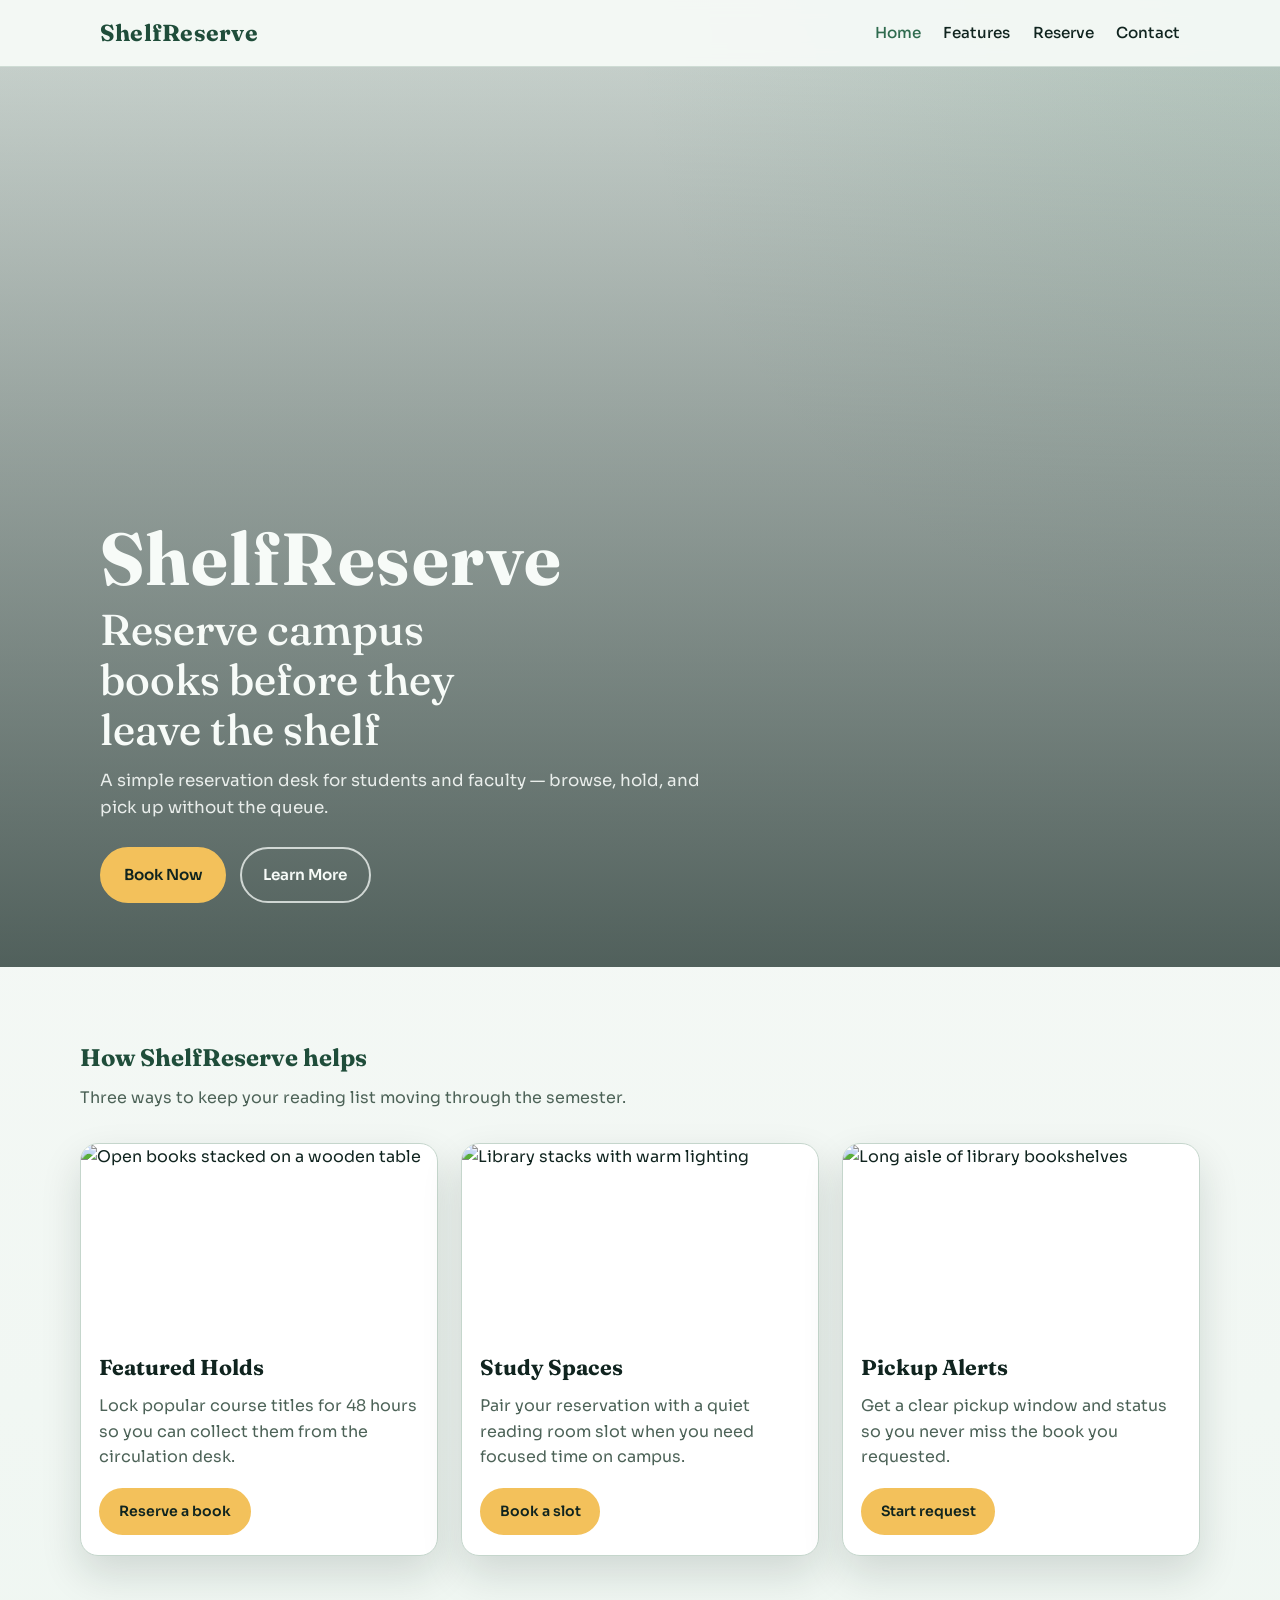
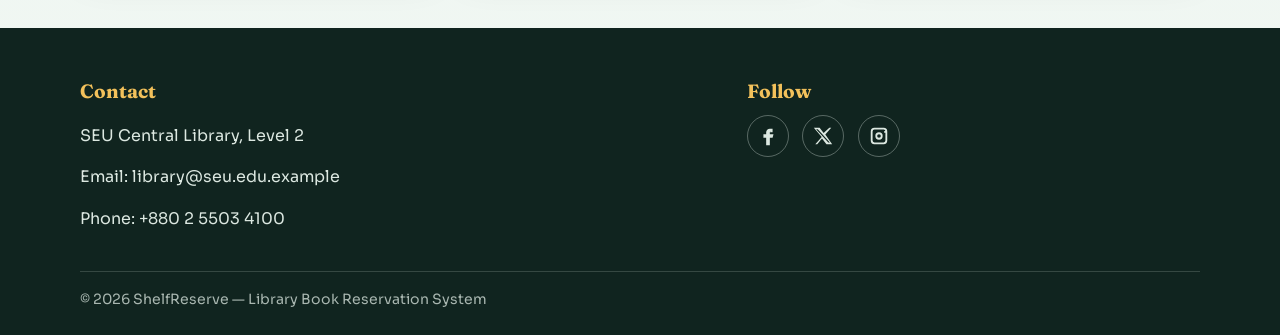
==== index.html @ 014ea771 "Add landing page with hero, cards, and footer" ====
<!DOCTYPE html>
<html lang="en">
<head>
  <meta charset="UTF-8" />
  <meta name="viewport" content="width=device-width, initial-scale=1.0" />
  <title>ShelfReserve — Library Book Reservation</title>
  <link rel="preconnect" href="https://fonts.googleapis.com" />
  <link rel="preconnect" href="https://fonts.gstatic.com" crossorigin />
  <link href="https://fonts.googleapis.com/css2?family=Fraunces:opsz,wght@9..144,500;9..144,700&family=Sora:wght@400;500;600&display=swap" rel="stylesheet" />
  <link rel="stylesheet" href="css/styles.css" />
</head>
<body>
  <header class="site-header">
    <nav class="navbar" aria-label="Primary">
      <a class="brand" href="index.html">ShelfReserve</a>
      <button class="nav-toggle" id="navToggle" type="button" aria-expanded="false" aria-controls="navMenu" aria-label="Toggle menu">
        <span></span>
        <span></span>
        <span></span>
      </button>
      <ul class="nav-menu" id="navMenu">
        <li><a href="index.html" class="active">Home</a></li>
        <li><a href="#features">Features</a></li>
        <li><a href="reserve.html">Reserve</a></li>
        <li><a href="#contact">Contact</a></li>
      </ul>
    </nav>
  </header>

  <main>
    <section class="hero">
      <div class="hero-media" role="img" aria-label="Quiet library reading hall with tall bookshelves"></div>
      <div class="hero-content">
        <p class="brand-mark">ShelfReserve</p>
        <h1>Reserve campus books before they leave the shelf</h1>
        <p class="hero-lead">A simple reservation desk for students and faculty — browse, hold, and pick up without the queue.</p>
        <div class="hero-actions">
          <a class="btn btn-primary" href="reserve.html">Book Now</a>
          <a class="btn btn-secondary" href="#features">Learn More</a>
        </div>
      </div>
    </section>

    <section class="features" id="features">
      <div class="section-inner">
        <h2>How ShelfReserve helps</h2>
        <p class="section-lead">Three ways to keep your reading list moving through the semester.</p>
        <div class="card-grid">
          <article class="card">
            <img src="https://images.unsplash.com/photo-1524995997946-a1c2e315a42f?auto=format&fit=crop&w=800&q=80" alt="Open books stacked on a wooden table" />
            <h3>Featured Holds</h3>
            <p>Lock popular course titles for 48 hours so you can collect them from the circulation desk.</p>
            <a class="btn btn-primary btn-small" href="reserve.html">Reserve a book</a>
          </article>
          <article class="card">
            <img src="https://images.unsplash.com/photo-1481627834876-b7833e8f5570?auto=format&fit=crop&w=800&q=80" alt="Library stacks with warm lighting" />
            <h3>Study Spaces</h3>
            <p>Pair your reservation with a quiet reading room slot when you need focused time on campus.</p>
            <a class="btn btn-primary btn-small" href="reserve.html">Book a slot</a>
          </article>
          <article class="card">
            <img src="https://images.unsplash.com/photo-1507842217343-583bb7270b66?auto=format&fit=crop&w=800&q=80" alt="Long aisle of library bookshelves" />
            <h3>Pickup Alerts</h3>
            <p>Get a clear pickup window and status so you never miss the book you requested.</p>
            <a class="btn btn-primary btn-small" href="reserve.html">Start request</a>
          </article>
        </div>
      </div>
    </section>
  </main>

  <footer class="site-footer" id="contact">
    <div class="footer-inner">
      <div>
        <h2>Contact</h2>
        <p>SEU Central Library, Level 2</p>
        <p>Email: <a href="mailto:library@seu.edu.example">library@seu.edu.example</a></p>
        <p>Phone: +880 2 5503 4100</p>
      </div>
      <div>
        <h2>Follow</h2>
        <ul class="social-links">
          <li>
            <a href="https://facebook.com" target="_blank" rel="noopener noreferrer" aria-label="Facebook">
              <svg viewBox="0 0 24 24" width="22" height="22" aria-hidden="true"><path fill="currentColor" d="M14 8h3V4h-3c-2.2 0-4 1.8-4 4v2H7v4h3v8h4v-8h3l1-4h-4V8c0-.6.4-1 1-1z"/></svg>
            </a>
          </li>
          <li>
            <a href="https://twitter.com" target="_blank" rel="noopener noreferrer" aria-label="X / Twitter">
              <svg viewBox="0 0 24 24" width="22" height="22" aria-hidden="true"><path fill="currentColor" d="M18.9 3H21l-6.5 7.4L22 21h-6.2l-4.9-6.4L5.7 21H3.6l7-8L2 3h6.3l4.4 5.8L18.9 3zm-1.1 16.2h1.7L6.3 4.7H4.5l13.3 14.5z"/></svg>
            </a>
          </li>
          <li>
            <a href="https://instagram.com" target="_blank" rel="noopener noreferrer" aria-label="Instagram">
              <svg viewBox="0 0 24 24" width="22" height="22" aria-hidden="true"><path fill="currentColor" d="M7 3h10a4 4 0 0 1 4 4v10a4 4 0 0 1-4 4H7a4 4 0 0 1-4-4V7a4 4 0 0 1 4-4zm0 2a2 2 0 0 0-2 2v10a2 2 0 0 0 2 2h10a2 2 0 0 0 2-2V7a2 2 0 0 0-2-2H7zm11.5 1.5a1 1 0 1 1 0 2 1 1 0 0 1 0-2zM12 8a4 4 0 1 1 0 8 4 4 0 0 1 0-8zm0 2a2 2 0 1 0 0 4 2 2 0 0 0 0-4z"/></svg>
            </a>
          </li>
        </ul>
      </div>
    </div>
    <p class="copyright">&copy; 2026 ShelfReserve — Library Book Reservation System</p>
  </footer>

  <script src="js/main.js"></script>
</body>
</html>
---- css/styles.css ----
:root {
  --ink: #10241f;
  --forest: #1f4d3a;
  --moss: #2f6b4f;
  --leaf: #3d8f68;
  --mist: #e7f0ea;
  --paper: #f4f8f5;
  --line: #c5d6cc;
  --muted: #4d6358;
  --danger: #a12828;
  --ok: #1d6b45;
  --shadow: 0 18px 40px rgba(16, 36, 31, 0.14);
  --font-display: "Fraunces", Georgia, serif;
  --font-body: "Sora", sans-serif;
}

*,
*::before,
*::after {
  box-sizing: border-box;
}

html {
  scroll-behavior: smooth;
}

body {
  margin: 0;
  font-family: var(--font-body);
  color: var(--ink);
  background:
    radial-gradient(circle at top right, rgba(61, 143, 104, 0.12), transparent 28%),
    linear-gradient(180deg, #edf5f0 0%, var(--paper) 45%, #eef6f1 100%);
  line-height: 1.6;
}

img {
  max-width: 100%;
  display: block;
}

a {
  color: var(--moss);
  text-decoration: none;
}

a:hover {
  color: var(--leaf);
}

.site-header {
  position: sticky;
  top: 0;
  z-index: 100;
  background: rgba(244, 248, 245, 0.92);
  backdrop-filter: blur(10px);
  border-bottom: 1px solid rgba(197, 214, 204, 0.8);
}

.navbar {
  max-width: 1120px;
  margin: 0 auto;
  padding: 0.9rem 1.25rem;
  display: flex;
  align-items: center;
  justify-content: space-between;
  gap: 1rem;
}

.brand {
  font-family: var(--font-display);
  font-size: 1.45rem;
  font-weight: 700;
  color: var(--forest);
  letter-spacing: 0.01em;
}

.nav-menu {
  list-style: none;
  margin: 0;
  padding: 0;
  display: flex;
  gap: 1.4rem;
  align-items: center;
}

.nav-menu a {
  color: var(--ink);
  font-weight: 500;
  font-size: 0.95rem;
}

.nav-menu a.active,
.nav-menu a:hover {
  color: var(--moss);
}

.nav-toggle {
  display: none;
  width: 44px;
  height: 44px;
  border: 1px solid var(--line);
  border-radius: 10px;
  background: #fff;
  cursor: pointer;
  padding: 10px;
  flex-direction: column;
  justify-content: space-between;
}

.nav-toggle span {
  display: block;
  height: 2px;
  background: var(--ink);
  border-radius: 2px;
  transition: transform 0.25s ease, opacity 0.25s ease;
}

.nav-toggle[aria-expanded="true"] span:nth-child(1) {
  transform: translateY(9px) rotate(45deg);
}

.nav-toggle[aria-expanded="true"] span:nth-child(2) {
  opacity: 0;
}

.nav-toggle[aria-expanded="true"] span:nth-child(3) {
  transform: translateY(-9px) rotate(-45deg);
}

.hero {
  position: relative;
  min-height: 100vh;
  min-height: 100dvh;
  display: grid;
  align-items: end;
  overflow: hidden;
}

.hero-media {
  position: absolute;
  inset: 0;
  background:
    linear-gradient(180deg, rgba(16, 36, 31, 0.18) 0%, rgba(16, 36, 31, 0.72) 100%),
    url("https://images.unsplash.com/photo-1521587760476-6c12a4b040da?auto=format&fit=crop&w=1800&q=80")
      center/cover no-repeat;
  transform: scale(1.02);
  animation: heroZoom 12s ease-in-out infinite alternate;
}

.hero-content {
  position: relative;
  z-index: 1;
  max-width: 1120px;
  width: 100%;
  margin: 0 auto;
  padding: 5.5rem 1.25rem 4rem;
  color: #f7fbf8;
  animation: riseIn 0.9s ease both;
}

.brand-mark {
  font-family: var(--font-display);
  font-size: clamp(2.4rem, 7vw, 4.6rem);
  font-weight: 700;
  margin: 0 0 0.6rem;
  letter-spacing: 0.02em;
  line-height: 1;
}

.hero h1 {
  margin: 0 0 0.85rem;
  max-width: 14ch;
  font-family: var(--font-display);
  font-size: clamp(1.7rem, 4vw, 2.7rem);
  line-height: 1.15;
  font-weight: 500;
}

.hero-lead {
  max-width: 38rem;
  margin: 0 0 1.6rem;
  color: rgba(247, 251, 248, 0.9);
  font-size: 1.05rem;
}

.hero-actions {
  display: flex;
  flex-wrap: wrap;
  gap: 0.85rem;
}

.btn {
  display: inline-flex;
  align-items: center;
  justify-content: center;
  padding: 0.85rem 1.35rem;
  border-radius: 999px;
  border: 2px solid transparent;
  font-family: var(--font-body);
  font-weight: 600;
  font-size: 0.95rem;
  cursor: pointer;
  transition: transform 0.2s ease, background 0.2s ease, color 0.2s ease, border-color 0.2s ease;
}

.btn:hover {
  transform: translateY(-2px);
}

.btn-primary {
  background: #f3c15b;
  color: var(--ink);
  border-color: #f3c15b;
}

.btn-primary:hover {
  background: #ffd57a;
  color: var(--ink);
}

.btn-secondary {
  background: transparent;
  color: #f7fbf8;
  border-color: rgba(247, 251, 248, 0.75);
}

.btn-secondary:hover {
  background: rgba(247, 251, 248, 0.12);
  color: #fff;
}

.btn-small {
  padding: 0.65rem 1.1rem;
  font-size: 0.88rem;
}

.features {
  padding: 4.5rem 1.25rem;
}

.section-inner {
  max-width: 1120px;
  margin: 0 auto;
}

.features h2,
.form-page h1,
.site-footer h2 {
  font-family: var(--font-display);
  margin: 0 0 0.5rem;
  color: var(--forest);
}

.section-lead {
  margin: 0 0 2rem;
  color: var(--muted);
  max-width: 36rem;
}

.card-grid {
  display: grid;
  grid-template-columns: repeat(3, 1fr);
  gap: 1.4rem;
}

.card {
  background: #fff;
  border: 1px solid var(--line);
  border-radius: 18px;
  overflow: hidden;
  box-shadow: var(--shadow);
  display: flex;
  flex-direction: column;
  animation: riseIn 0.8s ease both;
}

.card:nth-child(2) {
  animation-delay: 0.1s;
}

.card:nth-child(3) {
  animation-delay: 0.2s;
}

.card img {
  width: 100%;
  height: 190px;
  object-fit: cover;
}

.card h3,
.card p,
.card .btn {
  margin-left: 1.15rem;
  margin-right: 1.15rem;
}

.card h3 {
  margin-top: 1.1rem;
  margin-bottom: 0.45rem;
  font-family: var(--font-display);
  font-size: 1.35rem;
}

.card p {
  margin-top: 0;
  margin-bottom: 1.1rem;
  color: var(--muted);
  flex: 1;
}

.card .btn {
  margin-bottom: 1.25rem;
  align-self: flex-start;
}

.site-footer {
  background: var(--ink);
  color: #dce8e1;
  padding: 3rem 1.25rem 1.5rem;
}

.footer-inner {
  max-width: 1120px;
  margin: 0 auto 1.5rem;
  display: grid;
  grid-template-columns: 1.4fr 1fr;
  gap: 2rem;
}

.site-footer h2 {
  color: #f3c15b;
  font-size: 1.2rem;
}

.site-footer a {
  color: #dce8e1;
}

.site-footer a:hover {
  color: #f3c15b;
}

.social-links {
  list-style: none;
  margin: 0;
  padding: 0;
  display: flex;
  gap: 0.85rem;
}

.social-links a {
  width: 42px;
  height: 42px;
  border: 1px solid rgba(220, 232, 225, 0.35);
  border-radius: 50%;
  display: inline-flex;
  align-items: center;
  justify-content: center;
}

.copyright {
  max-width: 1120px;
  margin: 0 auto;
  padding-top: 1rem;
  border-top: 1px solid rgba(220, 232, 225, 0.18);
  font-size: 0.88rem;
  color: rgba(220, 232, 225, 0.75);
}

.form-page {
  max-width: 760px;
  margin: 0 auto;
  padding: 2.5rem 1.25rem 4rem;
}

.form-page h1 {
  font-size: clamp(1.8rem, 4vw, 2.4rem);
}

.form-intro {
  color: var(--muted);
  margin: 0 0 1.75rem;
}

.reservation-form {
  background: #fff;
  border: 1px solid var(--line);
  border-radius: 20px;
  padding: 1.5rem;
  box-shadow: var(--shadow);
}

.form-grid {
  display: grid;
  grid-template-columns: 1fr 1fr;
  gap: 1rem 1.1rem;
}

.field {
  display: flex;
  flex-direction: column;
  gap: 0.35rem;
}

.field.full {
  grid-column: 1 / -1;
}

.field label {
  font-weight: 600;
  font-size: 0.92rem;
}

.field input,
.field select,
.field textarea {
  width: 100%;
  border: 1px solid var(--line);
  border-radius: 12px;
  padding: 0.75rem 0.9rem;
  font: inherit;
  color: var(--ink);
  background: #fbfdfc;
}

.field input:focus,
.field select:focus,
.field textarea:focus {
  outline: 2px solid rgba(47, 107, 79, 0.35);
  border-color: var(--moss);
}

.field.error input,
.field.error select,
.field.error textarea {
  border-color: var(--danger);
  background: #fff7f7;
}

.error-text {
  min-height: 1.1em;
  color: var(--danger);
  font-size: 0.82rem;
}

.radio-group,
.checkbox-group {
  display: flex;
  flex-wrap: wrap;
  gap: 0.85rem 1.2rem;
}

.radio-group label,
.checkbox-group label {
  font-weight: 500;
  display: inline-flex;
  align-items: center;
  gap: 0.4rem;
}

.form-actions {
  display: flex;
  flex-wrap: wrap;
  gap: 0.8rem;
  margin-top: 1.2rem;
}

.btn-reset {
  background: #fff;
  color: var(--forest);
  border-color: var(--line);
}

.btn-reset:hover {
  border-color: var(--moss);
  color: var(--moss);
}

.success-box {
  display: none;
  margin-top: 1.4rem;
  padding: 1.2rem 1.3rem;
  border-radius: 16px;
  background: #e8f6ee;
  border: 1px solid #b7dec8;
  color: var(--ok);
  animation: riseIn 0.45s ease both;
}

.success-box.show {
  display: block;
}

.success-box h2 {
  margin: 0 0 0.6rem;
  color: var(--ok);
  font-family: var(--font-display);
  font-size: 1.3rem;
}

.success-box ul {
  margin: 0;
  padding-left: 1.1rem;
}

@keyframes riseIn {
  from {
    opacity: 0;
    transform: translateY(18px);
  }
  to {
    opacity: 1;
    transform: translateY(0);
  }
}

@keyframes heroZoom {
  from {
    transform: scale(1.02);
  }
  to {
    transform: scale(1.08);
  }
}

@media (max-width: 900px) {
  .card-grid {
    grid-template-columns: 1fr;
  }

  .footer-inner {
    grid-template-columns: 1fr;
  }
}

@media (max-width: 768px) {
  .nav-toggle {
    display: inline-flex;
  }

  .nav-menu {
    position: absolute;
    top: 100%;
    left: 0;
    right: 0;
    background: #f7fbf8;
    border-bottom: 1px solid var(--line);
    flex-direction: column;
    align-items: stretch;
    gap: 0;
    padding: 0.5rem 0;
    display: none;
  }

  .nav-menu.open {
    display: flex;
  }

  .nav-menu a {
    display: block;
    padding: 0.85rem 1.25rem;
  }

  .form-grid {
    grid-template-columns: 1fr;
  }

  .hero-content {
    padding-top: 7rem;
  }
}
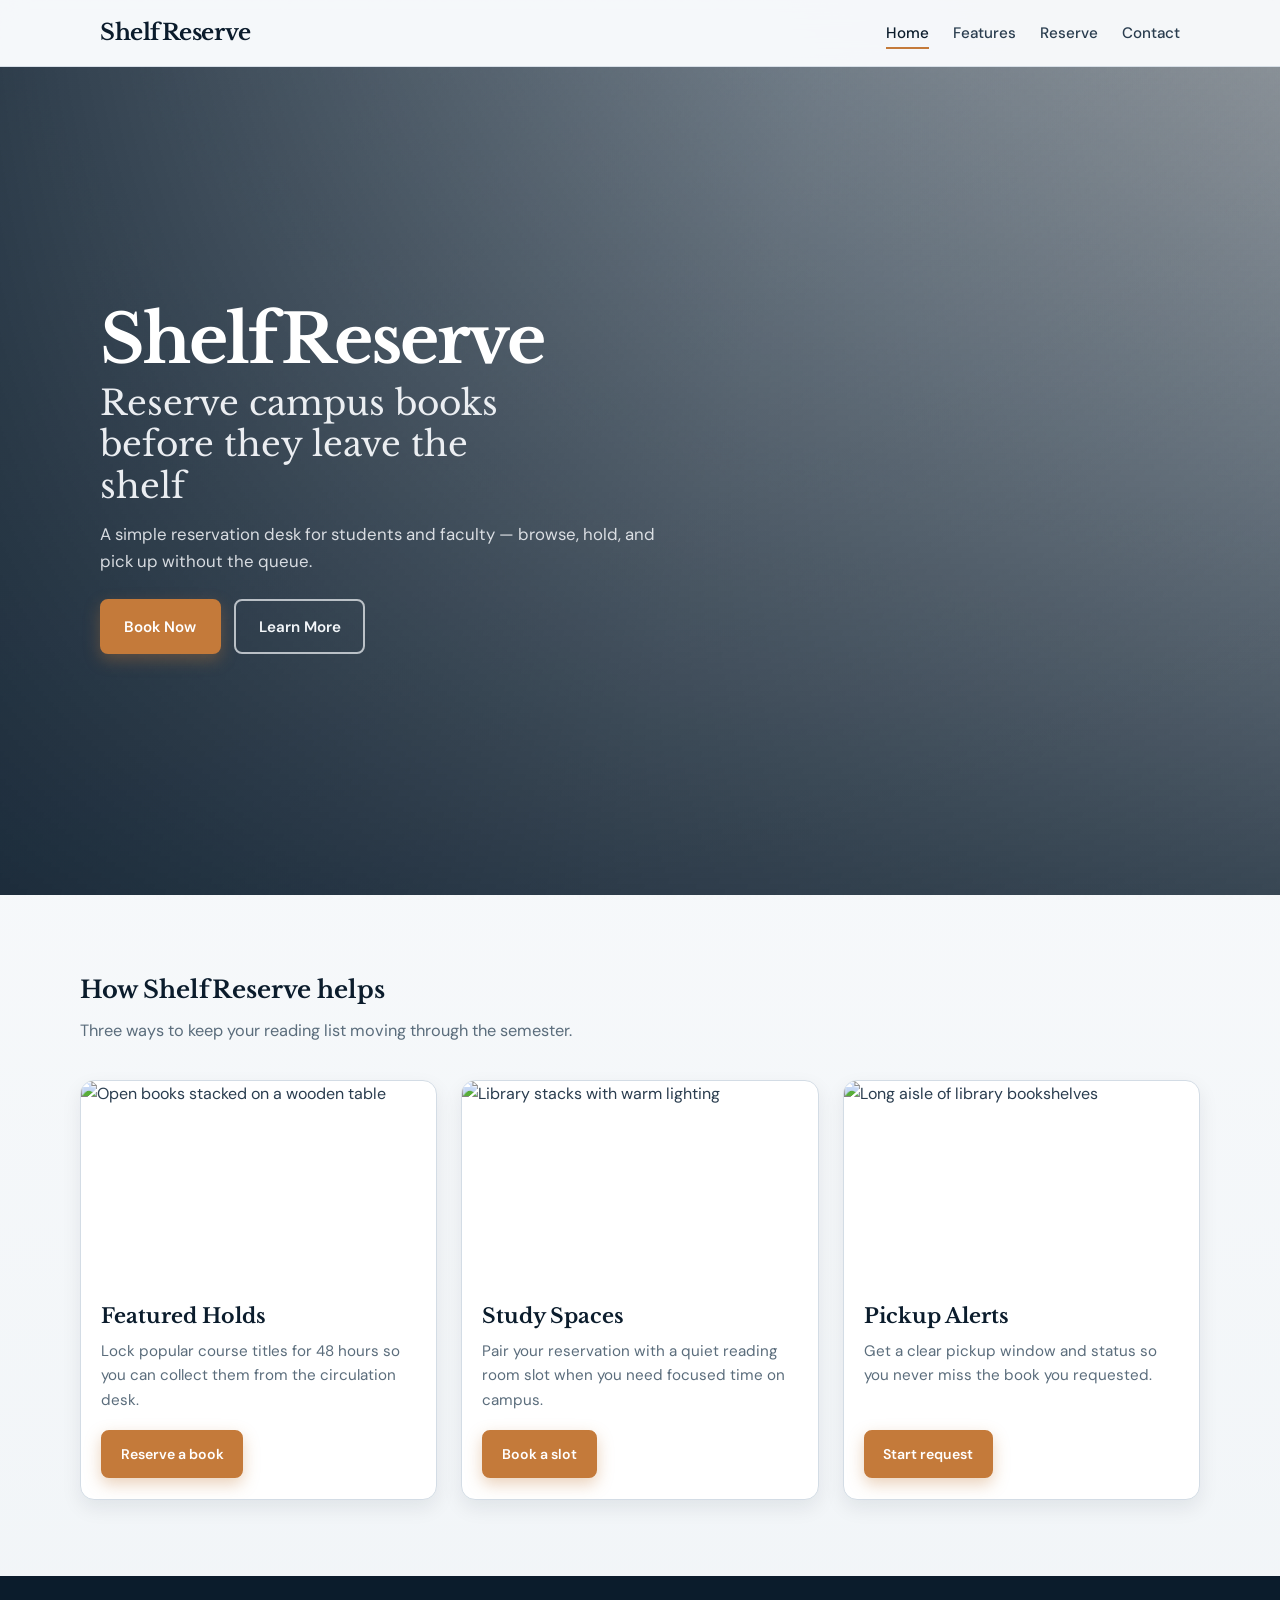
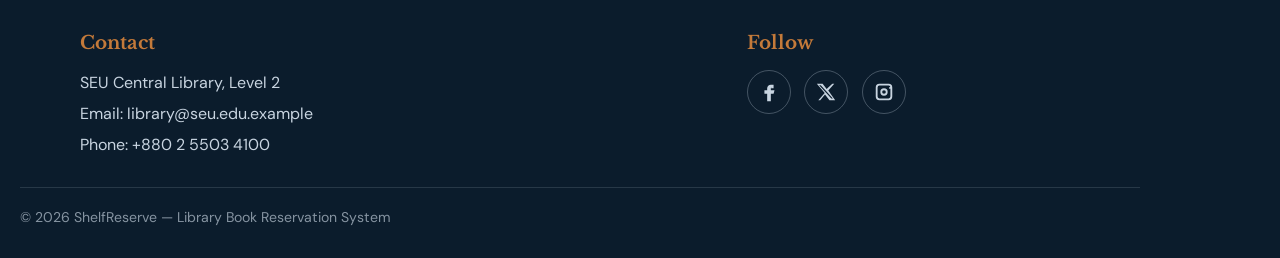
==== commit 94694be4: "Refresh UI with ink-navy theme and viewport-fit hero" ====
--- a/index.html
+++ b/index.html
@@ -6,7 +6,7 @@
   <title>ShelfReserve — Library Book Reservation</title>
   <link rel="preconnect" href="https://fonts.googleapis.com" />
   <link rel="preconnect" href="https://fonts.gstatic.com" crossorigin />
-  <link href="https://fonts.googleapis.com/css2?family=Fraunces:opsz,wght@9..144,500;9..144,700&family=Sora:wght@400;500;600&display=swap" rel="stylesheet" />
+  <link href="https://fonts.googleapis.com/css2?family=DM+Sans:ital,opsz,wght@0,9..40,400;0,9..40,500;0,9..40,600;0,9..40,700;1,9..40,400&family=Libre+Baskerville:wght@400;700&display=swap" rel="stylesheet" />
   <link rel="stylesheet" href="css/styles.css" />
 </head>
 <body>
--- a/css/styles.css
+++ b/css/styles.css
@@ -1,17 +1,24 @@
 :root {
-  --ink: #10241f;
-  --forest: #1f4d3a;
-  --moss: #2f6b4f;
-  --leaf: #3d8f68;
-  --mist: #e7f0ea;
-  --paper: #f4f8f5;
-  --line: #c5d6cc;
-  --muted: #4d6358;
-  --danger: #a12828;
-  --ok: #1d6b45;
-  --shadow: 0 18px 40px rgba(16, 36, 31, 0.14);
-  --font-display: "Fraunces", Georgia, serif;
-  --font-body: "Sora", sans-serif;
+  --ink: #0b1c2c;
+  --navy: #123049;
+  --slate: #2a3d4f;
+  --muted: #5b6d7c;
+  --stone: #eef2f5;
+  --paper: #f7f9fb;
+  --line: #d3dce5;
+  --copper: #c47a3a;
+  --copper-deep: #a86228;
+  --copper-soft: #f3e2d0;
+  --mist: #dce6ef;
+  --danger: #b42318;
+  --ok: #1f6a4a;
+  --ok-bg: #e8f5ef;
+  --shadow: 0 16px 36px rgba(11, 28, 44, 0.12);
+  --shadow-soft: 0 8px 20px rgba(11, 28, 44, 0.08);
+  --font-display: "Libre Baskerville", Georgia, serif;
+  --font-body: "DM Sans", sans-serif;
+  --radius: 14px;
+  --header-h: 4.5rem;
 }
 
 *,
@@ -27,11 +34,31 @@
 body {
   margin: 0;
   font-family: var(--font-body);
-  color: var(--ink);
-  background:
-    radial-gradient(circle at top right, rgba(61, 143, 104, 0.12), transparent 28%),
-    linear-gradient(180deg, #edf5f0 0%, var(--paper) 45%, #eef6f1 100%);
+  color: var(--slate);
+  background-color: var(--paper);
+  background-image:
+    radial-gradient(ellipse 80% 50% at 100% 0%, rgba(196, 122, 58, 0.08), transparent 50%),
+    radial-gradient(ellipse 60% 40% at 0% 30%, rgba(18, 48, 73, 0.06), transparent 45%),
+    linear-gradient(180deg, #e8eef3 0%, var(--paper) 40%, #f0f4f7 100%);
   line-height: 1.6;
+  min-height: 100vh;
+}
+
+body::before {
+  content: "";
+  position: fixed;
+  inset: 0;
+  pointer-events: none;
+  z-index: 0;
+  opacity: 0.035;
+  background-image: url("data:image/svg+xml,%3Csvg viewBox='0 0 256 256' xmlns='http://www.w3.org/2000/svg'%3E%3Cfilter id='n'%3E%3CfeTurbulence type='fractalNoise' baseFrequency='0.85' numOctaves='4' stitchTiles='stitch'/%3E%3C/filter%3E%3Crect width='100%25' height='100%25' filter='url(%23n)'/%3E%3C/svg%3E");
+}
+
+.site-header,
+main,
+.site-footer {
+  position: relative;
+  z-index: 1;
 }
 
 img {
@@ -40,27 +67,28 @@
 }
 
 a {
-  color: var(--moss);
+  color: var(--navy);
   text-decoration: none;
 }
 
 a:hover {
-  color: var(--leaf);
-}
-
+  color: var(--copper-deep);
+}
+
+/* ——— Header ——— */
 .site-header {
   position: sticky;
   top: 0;
   z-index: 100;
-  background: rgba(244, 248, 245, 0.92);
-  backdrop-filter: blur(10px);
-  border-bottom: 1px solid rgba(197, 214, 204, 0.8);
+  background: rgba(247, 249, 251, 0.9);
+  backdrop-filter: blur(12px);
+  border-bottom: 1px solid rgba(211, 220, 229, 0.9);
 }
 
 .navbar {
   max-width: 1120px;
   margin: 0 auto;
-  padding: 0.9rem 1.25rem;
+  padding: 0.95rem 1.25rem;
   display: flex;
   align-items: center;
   justify-content: space-between;
@@ -69,10 +97,10 @@
 
 .brand {
   font-family: var(--font-display);
-  font-size: 1.45rem;
+  font-size: 1.4rem;
   font-weight: 700;
-  color: var(--forest);
-  letter-spacing: 0.01em;
+  color: var(--ink);
+  letter-spacing: -0.02em;
 }
 
 .nav-menu {
@@ -80,19 +108,39 @@
   margin: 0;
   padding: 0;
   display: flex;
-  gap: 1.4rem;
+  gap: 0.35rem 1.5rem;
   align-items: center;
 }
 
 .nav-menu a {
-  color: var(--ink);
+  position: relative;
+  color: var(--slate);
   font-weight: 500;
   font-size: 0.95rem;
-}
-
-.nav-menu a.active,
-.nav-menu a:hover {
-  color: var(--moss);
+  padding: 0.25rem 0;
+}
+
+.nav-menu a::after {
+  content: "";
+  position: absolute;
+  left: 0;
+  bottom: -2px;
+  width: 100%;
+  height: 2px;
+  background: var(--copper);
+  transform: scaleX(0);
+  transform-origin: left;
+  transition: transform 0.25s ease;
+}
+
+.nav-menu a:hover,
+.nav-menu a.active {
+  color: var(--ink);
+}
+
+.nav-menu a.active::after,
+.nav-menu a:hover::after {
+  transform: scaleX(1);
 }
 
 .nav-toggle {
@@ -128,12 +176,14 @@
   transform: translateY(-9px) rotate(-45deg);
 }
 
+/* ——— Hero ——— */
 .hero {
   position: relative;
-  min-height: 100vh;
-  min-height: 100dvh;
+  height: calc(100svh - var(--header-h));
+  min-height: calc(100svh - var(--header-h));
+  max-height: calc(100svh - var(--header-h));
   display: grid;
-  align-items: end;
+  align-items: center;
   overflow: hidden;
 }
 
@@ -141,11 +191,12 @@
   position: absolute;
   inset: 0;
   background:
-    linear-gradient(180deg, rgba(16, 36, 31, 0.18) 0%, rgba(16, 36, 31, 0.72) 100%),
+    linear-gradient(105deg, rgba(11, 28, 44, 0.82) 0%, rgba(11, 28, 44, 0.45) 55%, rgba(11, 28, 44, 0.25) 100%),
+    linear-gradient(180deg, rgba(11, 28, 44, 0.15) 0%, rgba(11, 28, 44, 0.75) 100%),
     url("https://images.unsplash.com/photo-1521587760476-6c12a4b040da?auto=format&fit=crop&w=1800&q=80")
       center/cover no-repeat;
   transform: scale(1.02);
-  animation: heroZoom 12s ease-in-out infinite alternate;
+  animation: heroZoom 14s ease-in-out infinite alternate;
 }
 
 .hero-content {
@@ -154,33 +205,35 @@
   max-width: 1120px;
   width: 100%;
   margin: 0 auto;
-  padding: 5.5rem 1.25rem 4rem;
-  color: #f7fbf8;
+  padding: 1.5rem 1.25rem;
+  color: #f4f7fa;
   animation: riseIn 0.9s ease both;
 }
 
 .brand-mark {
   font-family: var(--font-display);
-  font-size: clamp(2.4rem, 7vw, 4.6rem);
+  font-size: clamp(2.2rem, 6.5vw, 4.2rem);
   font-weight: 700;
-  margin: 0 0 0.6rem;
-  letter-spacing: 0.02em;
-  line-height: 1;
+  margin: 0 0 0.7rem;
+  letter-spacing: -0.03em;
+  line-height: 0.95;
+  color: #fff;
 }
 
 .hero h1 {
-  margin: 0 0 0.85rem;
-  max-width: 14ch;
+  margin: 0 0 0.9rem;
+  max-width: 16ch;
   font-family: var(--font-display);
-  font-size: clamp(1.7rem, 4vw, 2.7rem);
-  line-height: 1.15;
-  font-weight: 500;
+  font-size: clamp(1.35rem, 3.2vw, 2.15rem);
+  line-height: 1.2;
+  font-weight: 400;
+  color: rgba(244, 247, 250, 0.95);
 }
 
 .hero-lead {
-  max-width: 38rem;
-  margin: 0 0 1.6rem;
-  color: rgba(247, 251, 248, 0.9);
+  max-width: 36rem;
+  margin: 0 0 1.5rem;
+  color: rgba(244, 247, 250, 0.85);
   font-size: 1.05rem;
 }
 
@@ -188,20 +241,22 @@
   display: flex;
   flex-wrap: wrap;
   gap: 0.85rem;
-}
-
+  animation: riseIn 1s ease 0.15s both;
+}
+
+/* ——— Buttons ——— */
 .btn {
   display: inline-flex;
   align-items: center;
   justify-content: center;
-  padding: 0.85rem 1.35rem;
-  border-radius: 999px;
+  padding: 0.85rem 1.4rem;
+  border-radius: 8px;
   border: 2px solid transparent;
   font-family: var(--font-body);
   font-weight: 600;
   font-size: 0.95rem;
   cursor: pointer;
-  transition: transform 0.2s ease, background 0.2s ease, color 0.2s ease, border-color 0.2s ease;
+  transition: transform 0.2s ease, background 0.2s ease, color 0.2s ease, border-color 0.2s ease, box-shadow 0.2s ease;
 }
 
 .btn:hover {
@@ -209,34 +264,39 @@
 }
 
 .btn-primary {
-  background: #f3c15b;
-  color: var(--ink);
-  border-color: #f3c15b;
+  background: var(--copper);
+  color: #fff;
+  border-color: var(--copper);
+  box-shadow: 0 6px 16px rgba(196, 122, 58, 0.35);
 }
 
 .btn-primary:hover {
-  background: #ffd57a;
-  color: var(--ink);
+  background: var(--copper-deep);
+  border-color: var(--copper-deep);
+  color: #fff;
 }
 
 .btn-secondary {
   background: transparent;
-  color: #f7fbf8;
-  border-color: rgba(247, 251, 248, 0.75);
+  color: #f4f7fa;
+  border-color: rgba(244, 247, 250, 0.7);
 }
 
 .btn-secondary:hover {
-  background: rgba(247, 251, 248, 0.12);
+  background: rgba(244, 247, 250, 0.1);
   color: #fff;
+  border-color: #fff;
 }
 
 .btn-small {
   padding: 0.65rem 1.1rem;
   font-size: 0.88rem;
-}
-
+  border-radius: 8px;
+}
+
+/* ——— Features / cards ——— */
 .features {
-  padding: 4.5rem 1.25rem;
+  padding: 4.75rem 1.25rem;
 }
 
 .section-inner {
@@ -245,34 +305,41 @@
 }
 
 .features h2,
-.form-page h1,
+.form-banner h1,
 .site-footer h2 {
   font-family: var(--font-display);
   margin: 0 0 0.5rem;
-  color: var(--forest);
+  color: var(--ink);
 }
 
 .section-lead {
-  margin: 0 0 2rem;
+  margin: 0 0 2.25rem;
   color: var(--muted);
   max-width: 36rem;
+  font-size: 1.02rem;
 }
 
 .card-grid {
   display: grid;
   grid-template-columns: repeat(3, 1fr);
-  gap: 1.4rem;
+  gap: 1.5rem;
 }
 
 .card {
   background: #fff;
   border: 1px solid var(--line);
-  border-radius: 18px;
+  border-radius: var(--radius);
   overflow: hidden;
-  box-shadow: var(--shadow);
+  box-shadow: var(--shadow-soft);
   display: flex;
   flex-direction: column;
+  transition: transform 0.25s ease, box-shadow 0.25s ease;
   animation: riseIn 0.8s ease both;
+}
+
+.card:hover {
+  transform: translateY(-6px);
+  box-shadow: var(--shadow);
 }
 
 .card:nth-child(2) {
@@ -285,40 +352,43 @@
 
 .card img {
   width: 100%;
-  height: 190px;
+  height: 200px;
   object-fit: cover;
 }
 
 .card h3,
 .card p,
 .card .btn {
-  margin-left: 1.15rem;
-  margin-right: 1.15rem;
+  margin-left: 1.25rem;
+  margin-right: 1.25rem;
 }
 
 .card h3 {
-  margin-top: 1.1rem;
-  margin-bottom: 0.45rem;
+  margin-top: 1.2rem;
+  margin-bottom: 0.4rem;
   font-family: var(--font-display);
-  font-size: 1.35rem;
+  font-size: 1.28rem;
+  color: var(--ink);
 }
 
 .card p {
   margin-top: 0;
-  margin-bottom: 1.1rem;
+  margin-bottom: 1.15rem;
   color: var(--muted);
   flex: 1;
+  font-size: 0.95rem;
 }
 
 .card .btn {
-  margin-bottom: 1.25rem;
+  margin-bottom: 1.35rem;
   align-self: flex-start;
 }
 
+/* ——— Footer ——— */
 .site-footer {
   background: var(--ink);
-  color: #dce8e1;
-  padding: 3rem 1.25rem 1.5rem;
+  color: #c8d4e0;
+  padding: 3.25rem 1.25rem 1.5rem;
 }
 
 .footer-inner {
@@ -330,16 +400,21 @@
 }
 
 .site-footer h2 {
-  color: #f3c15b;
-  font-size: 1.2rem;
+  color: var(--copper);
+  font-size: 1.15rem;
+  margin-bottom: 0.75rem;
+}
+
+.site-footer p {
+  margin: 0.35rem 0;
 }
 
 .site-footer a {
-  color: #dce8e1;
+  color: #c8d4e0;
 }
 
 .site-footer a:hover {
-  color: #f3c15b;
+  color: var(--copper);
 }
 
 .social-links {
@@ -351,57 +426,96 @@
 }
 
 .social-links a {
-  width: 42px;
-  height: 42px;
-  border: 1px solid rgba(220, 232, 225, 0.35);
+  width: 44px;
+  height: 44px;
+  border: 1px solid rgba(200, 212, 224, 0.3);
   border-radius: 50%;
   display: inline-flex;
   align-items: center;
   justify-content: center;
+  transition: background 0.2s ease, border-color 0.2s ease, color 0.2s ease;
+}
+
+.social-links a:hover {
+  background: var(--copper);
+  border-color: var(--copper);
+  color: #fff;
 }
 
 .copyright {
   max-width: 1120px;
   margin: 0 auto;
-  padding-top: 1rem;
-  border-top: 1px solid rgba(220, 232, 225, 0.18);
+  padding-top: 1.1rem;
+  border-top: 1px solid rgba(200, 212, 224, 0.15);
   font-size: 0.88rem;
-  color: rgba(220, 232, 225, 0.75);
+  color: rgba(200, 212, 224, 0.65);
+}
+
+/* ——— Form page ——— */
+.form-banner {
+  position: relative;
+  overflow: hidden;
+  background:
+    linear-gradient(120deg, rgba(11, 28, 44, 0.9) 0%, rgba(18, 48, 73, 0.75) 100%),
+    url("https://images.unsplash.com/photo-1507842217343-583bb7270b66?auto=format&fit=crop&w=1600&q=80")
+      center/cover no-repeat;
+  color: #f4f7fa;
+  padding: 3.5rem 1.25rem 3rem;
+  animation: riseIn 0.7s ease both;
+}
+
+.form-banner::after {
+  content: "";
+  position: absolute;
+  inset: 0;
+  background: linear-gradient(180deg, transparent 60%, rgba(11, 28, 44, 0.35));
+  pointer-events: none;
+}
+
+.form-banner-inner {
+  position: relative;
+  z-index: 1;
+  max-width: 760px;
+  margin: 0 auto;
+}
+
+.form-banner h1 {
+  color: #fff;
+  font-size: clamp(1.85rem, 4vw, 2.5rem);
+  margin: 0 0 0.55rem;
+}
+
+.form-banner .form-intro {
+  color: rgba(244, 247, 250, 0.85);
+  margin: 0;
+  max-width: 34rem;
 }
 
 .form-page {
   max-width: 760px;
   margin: 0 auto;
-  padding: 2.5rem 1.25rem 4rem;
-}
-
-.form-page h1 {
-  font-size: clamp(1.8rem, 4vw, 2.4rem);
-}
-
-.form-intro {
-  color: var(--muted);
-  margin: 0 0 1.75rem;
+  padding: 2rem 1.25rem 4rem;
 }
 
 .reservation-form {
   background: #fff;
   border: 1px solid var(--line);
-  border-radius: 20px;
-  padding: 1.5rem;
+  border-radius: var(--radius);
+  padding: 1.75rem 1.6rem;
   box-shadow: var(--shadow);
+  animation: riseIn 0.75s ease 0.08s both;
 }
 
 .form-grid {
   display: grid;
   grid-template-columns: 1fr 1fr;
-  gap: 1rem 1.1rem;
+  gap: 1.15rem 1.25rem;
 }
 
 .field {
   display: flex;
   flex-direction: column;
-  gap: 0.35rem;
+  gap: 0.4rem;
 }
 
 .field.full {
@@ -410,46 +524,56 @@
 
 .field label {
   font-weight: 600;
-  font-size: 0.92rem;
-}
-
-.field input,
+  font-size: 0.9rem;
+  color: var(--ink);
+}
+
+.field input:not([type="radio"]):not([type="checkbox"]):not([type="file"]),
 .field select,
 .field textarea {
   width: 100%;
-  border: 1px solid var(--line);
-  border-radius: 12px;
-  padding: 0.75rem 0.9rem;
+  border: 1.5px solid var(--line);
+  border-radius: 10px;
+  padding: 0.8rem 0.95rem;
   font: inherit;
-  color: var(--ink);
-  background: #fbfdfc;
-}
-
-.field input:focus,
+  color: var(--slate);
+  background: var(--stone);
+  transition: border-color 0.2s ease, background 0.2s ease, box-shadow 0.2s ease;
+}
+
+.field input:not([type="radio"]):not([type="checkbox"]):not([type="file"]):focus,
 .field select:focus,
 .field textarea:focus {
-  outline: 2px solid rgba(47, 107, 79, 0.35);
-  border-color: var(--moss);
-}
-
-.field.error input,
+  outline: none;
+  border-color: var(--navy);
+  background: #fff;
+  box-shadow: 0 0 0 3px rgba(18, 48, 73, 0.12);
+}
+
+.field.error input:not([type="radio"]):not([type="checkbox"]):not([type="file"]),
 .field.error select,
 .field.error textarea {
   border-color: var(--danger);
-  background: #fff7f7;
+  background: #fff8f7;
+}
+
+.field.error input:focus,
+.field.error select:focus,
+.field.error textarea:focus {
+  box-shadow: 0 0 0 3px rgba(180, 35, 24, 0.12);
 }
 
 .error-text {
   min-height: 1.1em;
   color: var(--danger);
-  font-size: 0.82rem;
+  font-size: 0.8rem;
 }
 
 .radio-group,
 .checkbox-group {
   display: flex;
   flex-wrap: wrap;
-  gap: 0.85rem 1.2rem;
+  gap: 0.65rem 1rem;
 }
 
 .radio-group label,
@@ -457,34 +581,70 @@
   font-weight: 500;
   display: inline-flex;
   align-items: center;
-  gap: 0.4rem;
+  gap: 0.45rem;
+  padding: 0.45rem 0.75rem;
+  border: 1px solid var(--line);
+  border-radius: 8px;
+  background: var(--stone);
+  cursor: pointer;
+  transition: border-color 0.2s ease, background 0.2s ease;
+}
+
+.radio-group label:hover,
+.checkbox-group label:hover {
+  border-color: var(--navy);
+  background: #fff;
+}
+
+.checkbox-group label {
+  width: 100%;
+}
+
+.field input[type="file"] {
+  width: 100%;
+  padding: 0.85rem 1rem;
+  border: 1.5px dashed var(--line);
+  border-radius: 10px;
+  background: var(--stone);
+  font: inherit;
+  color: var(--muted);
+  cursor: pointer;
+}
+
+.field input[type="file"]:hover {
+  border-color: var(--navy);
+  background: #fff;
 }
 
 .form-actions {
   display: flex;
   flex-wrap: wrap;
   gap: 0.8rem;
-  margin-top: 1.2rem;
+  margin-top: 1.4rem;
+  padding-top: 1.25rem;
+  border-top: 1px solid var(--line);
 }
 
 .btn-reset {
   background: #fff;
-  color: var(--forest);
+  color: var(--slate);
   border-color: var(--line);
+  box-shadow: none;
 }
 
 .btn-reset:hover {
-  border-color: var(--moss);
-  color: var(--moss);
+  border-color: var(--navy);
+  color: var(--ink);
+  background: var(--stone);
 }
 
 .success-box {
   display: none;
-  margin-top: 1.4rem;
-  padding: 1.2rem 1.3rem;
-  border-radius: 16px;
-  background: #e8f6ee;
-  border: 1px solid #b7dec8;
+  margin-top: 1.5rem;
+  padding: 1.3rem 1.4rem;
+  border-radius: var(--radius);
+  background: var(--ok-bg);
+  border: 1px solid #b5d9c8;
   color: var(--ok);
   animation: riseIn 0.45s ease both;
 }
@@ -497,12 +657,13 @@
   margin: 0 0 0.6rem;
   color: var(--ok);
   font-family: var(--font-display);
-  font-size: 1.3rem;
+  font-size: 1.25rem;
 }
 
 .success-box ul {
-  margin: 0;
-  padding-left: 1.1rem;
+  margin: 0.5rem 0 0;
+  padding-left: 1.15rem;
+  color: var(--slate);
 }
 
 @keyframes riseIn {
@@ -521,7 +682,7 @@
     transform: scale(1.02);
   }
   to {
-    transform: scale(1.08);
+    transform: scale(1.07);
   }
 }
 
@@ -545,7 +706,7 @@
     top: 100%;
     left: 0;
     right: 0;
-    background: #f7fbf8;
+    background: var(--paper);
     border-bottom: 1px solid var(--line);
     flex-direction: column;
     align-items: stretch;
@@ -563,11 +724,32 @@
     padding: 0.85rem 1.25rem;
   }
 
+  .nav-menu a::after {
+    display: none;
+  }
+
+  .nav-menu a.active {
+    color: var(--copper-deep);
+    background: var(--copper-soft);
+  }
+
   .form-grid {
     grid-template-columns: 1fr;
   }
 
   .hero-content {
-    padding-top: 7rem;
-  }
-}
+    padding: 1.25rem;
+  }
+
+  .reservation-form {
+    padding: 1.35rem 1.15rem;
+  }
+}
+
+@supports not (height: 100svh) {
+  .hero {
+    height: calc(100vh - var(--header-h));
+    min-height: calc(100vh - var(--header-h));
+    max-height: calc(100vh - var(--header-h));
+  }
+}
